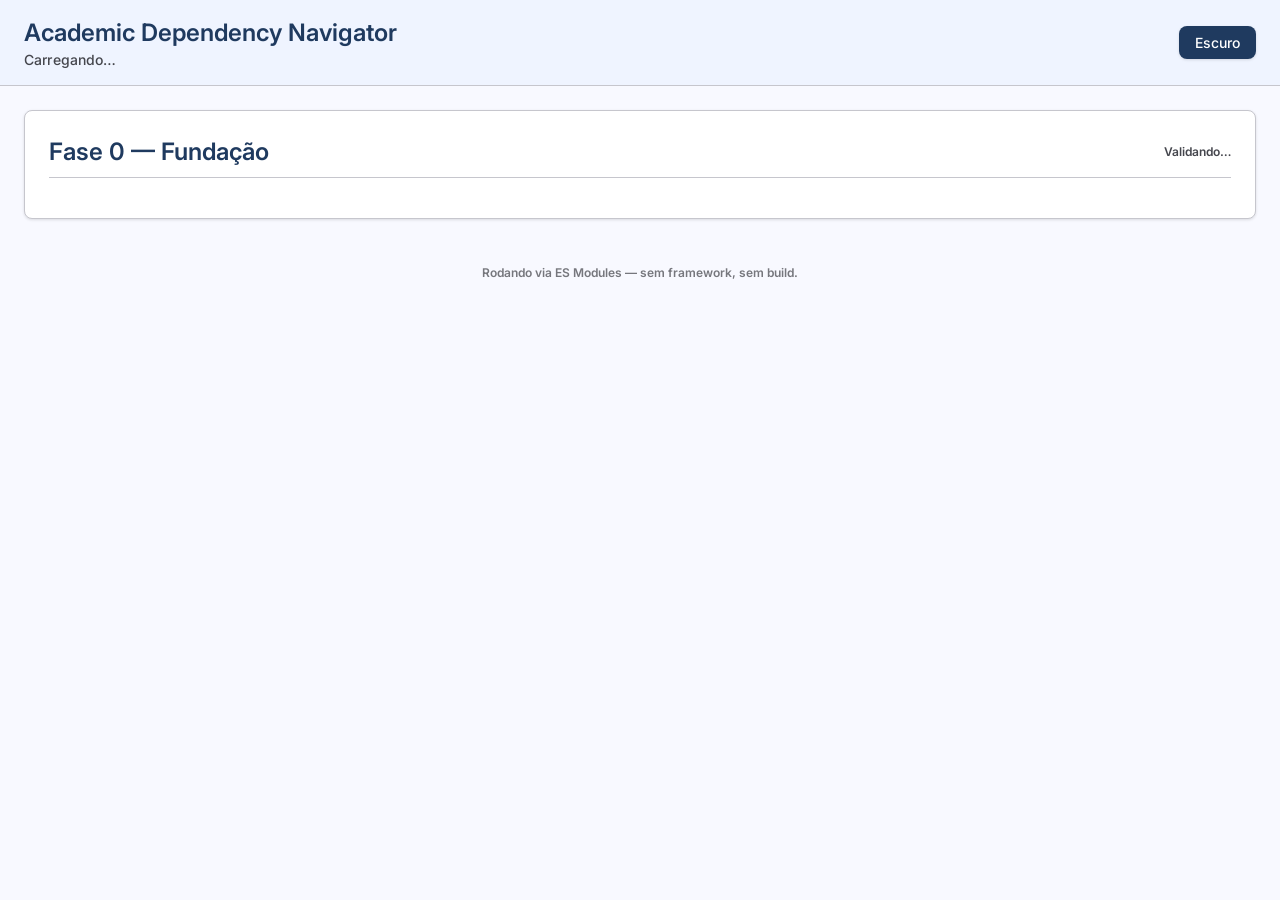
==== index.html @ f4a619b3 "Create index.html feat: create main HTML structure with theme support  - Add base HTML with data-the" ====
<!DOCTYPE html>
<html lang="pt-br" data-theme="light">
<head>
  <meta charset="utf-8" />
  <meta name="viewport" content="width=device-width, initial-scale=1.0" />
  <title>Academic Dependency Navigator</title>
  <link rel="preconnect" href="https://fonts.googleapis.com" />
  <link rel="preconnect" href="https://fonts.gstatic.com" crossorigin />
  <link href="https://fonts.googleapis.com/css2?family=Inter:wght@400;500;600;700;800&display=swap" rel="stylesheet" />
  <link href="css/tokens.css" rel="stylesheet" />
  <link href="css/base.css" rel="stylesheet" />
  <link href="css/components.css" rel="stylesheet" />
</head>
<body>
  <header class="app-header">
    <div class="app-header-inner">
      <div>
        <h1 class="headline-md text-primary">Academic Dependency Navigator</h1>
        <p class="label-md text-on-surface-variant" id="course-meta">Carregando…</p>
      </div>
      <button id="theme-toggle" class="btn" type="button">Escuro</button>
    </div>
  </header>

  <main class="app-main">
    <section class="card">
      <div class="card-head">
        <h2 class="headline-md text-primary">Fase 0 — Fundação</h2>
        <span class="label-sm text-on-surface-variant" id="validation-status">Validando…</span>
      </div>
      <div class="label-md text-on-surface-variant" id="course-stats"></div>
      <div id="validation-details"></div>
    </section>
  </main>

  <footer class="app-footer">
    <span class="label-sm text-outline">Rodando via ES Modules — sem framework, sem build.</span>
  </footer>

  <script type="module" src="src/ui/index.js"></script>
</body>
</html>
---- css/tokens.css ----
:root {
  --font-family: 'Inter', system-ui, -apple-system, 'Segoe UI', sans-serif;

  --font-size-display-lg: 48px;
  --font-size-headline-lg: 32px;
  --font-size-headline-md: 24px;
  --font-size-body-lg: 18px;
  --font-size-body-md: 16px;
  --font-size-label-md: 14px;
  --font-size-label-sm: 12px;

  --line-height-display-lg: 1.2;
  --line-height-headline-lg: 1.3;
  --line-height-headline-md: 1.4;
  --line-height-body-md: 1.6;
  --line-height-label-md: 1.4;
  --line-height-label-sm: 1.2;

  --font-weight-display-lg: 700;
  --font-weight-headline-lg: 600;
  --font-weight-headline-md: 600;
  --font-weight-body-md: 400;
  --font-weight-label-md: 500;
  --font-weight-label-sm: 600;

  --letter-spacing-display-lg: -0.02em;
  --letter-spacing-headline-lg: -0.01em;

  --space-xs: 4px;
  --space-sm: 8px;
  --space-md: 16px;
  --space-lg: 24px;
  --space-xl: 40px;

  --radius-sm: 0.25rem;
  --radius-md: 0.5rem;
  --radius-lg: 0.75rem;
  --radius-full: 9999px;

  --container-max: 1280px;
  --gutter: 24px;

  --shadow-sm: 0 1px 3px rgba(0, 0, 0, 0.12);
  --shadow-md: 0 4px 10px rgba(0, 0, 0, 0.12);
  --shadow-lg: 0 8px 24px rgba(0, 0, 0, 0.18);

  --transition-fast: 150ms ease;
  --transition-base: 250ms ease;

  --status-approved: #10b981;
  --status-current: #f59e0b;
  --status-failed: #ef4444;

  --rel-selected: #10b981;
  --rel-prerequisite: #3b82f6;
  --rel-unlocks: #a855f7;
}

/* ============================================================
   Tema claro
   ============================================================ */
html[data-theme='light'] {
  --primary: #1f3a5f;
  --on-primary: #ffffff;
  --primary-container: #d6e3ff;
  --on-primary-container: #12315c;
  --primary-fixed-dim: #bec6e0;

  --secondary: #006c49;
  --on-secondary: #ffffff;
  --secondary-container: #6cf8bb;
  --on-secondary-container: #00714d;

  --tertiary: #000000;
  --on-tertiary: #ffffff;

  --error: #ba1a1a;
  --on-error: #ffffff;
  --error-container: #ffdad6;
  --on-error-container: #93000a;

  --background: #f8f9ff;
  --on-background: #0b1c30;
  --surface: #f8f9ff;
  --surface-bright: #f8f9ff;
  --surface-dim: #cbdbf5;
  --surface-container-lowest: #ffffff;
  --surface-container-low: #eff4ff;
  --surface-container: #e5eeff;
  --surface-container-high: #dce9ff;
  --surface-container-highest: #d3e4fe;
  --on-surface: #0b1c30;
  --on-surface-variant: #45464d;

  --outline: #76777d;
  --outline-variant: #c6c6cd;

  --glow-selected: rgba(16, 185, 129, 0.6);
  --glow-prerequisite: rgba(59, 130, 246, 0.5);
  --glow-unlocks: rgba(168, 85, 247, 0.5);

  color-scheme: light;
}

/* ============================================================
   Tema escuro
   ============================================================ */
html[data-theme='dark'] {
  --primary: #bec6e0;
  --on-primary: #2a3347;
  --primary-container: #3f465c;
  --on-primary-container: #dae2fd;
  --primary-fixed-dim: #bec6e0;

  --secondary: #4edea3;
  --on-secondary: #003821;
  --secondary-container: #006c49;
  --on-secondary-container: #6cf8bb;

  --tertiary: #000000;
  --on-tertiary: #ffffff;

  --error: #ffb4ab;
  --on-error: #690005;
  --error-container: #93000a;
  --on-error-container: #ffdad6;

  --background: #0b1c30;
  --on-background: #eaf1ff;
  --surface: #131c2b;
  --surface-bright: #394250;
  --surface-dim: #0e1623;
  --surface-container-lowest: #0e1623;
  --surface-container-low: #1b2534;
  --surface-container: #1f2a3a;
  --surface-container-high: #2a3445;
  --surface-container-highest: #35404f;
  --on-surface: #eaf1ff;
  --on-surface-variant: #c4c6d0;

  --outline: #8f93a2;
  --outline-variant: #45464d;

  --glow-selected: rgba(16, 185, 129, 0.5);
  --glow-prerequisite: rgba(59, 130, 246, 0.45);
  --glow-unlocks: rgba(168, 85, 247, 0.45);

  color-scheme: dark;
}
---- css/base.css ----
*,
*::before,
*::after {
  box-sizing: border-box;
  margin: 0;
  padding: 0;
}

html {
  height: 100%;
  -webkit-text-size-adjust: 100%;
}

body {
  font-family: var(--font-family);
  font-size: var(--font-size-body-md);
  line-height: var(--line-height-body-md);
  font-weight: var(--font-weight-body-md);
  background-color: var(--background);
  color: var(--on-background);
  min-height: 100vh;
  transition: background-color var(--transition-base), color var(--transition-base);
}

h1, h2, h3, h4 {
  font-weight: var(--font-weight-headline-md);
  color: var(--on-surface);
}

a {
  color: var(--primary);
  text-decoration: none;
}

button {
  font-family: inherit;
  font-size: inherit;
  cursor: pointer;
  border: none;
  background: none;
  color: inherit;
}

input, select, textarea {
  font-family: inherit;
  font-size: inherit;
  color: var(--on-surface);
}

ul, ol {
  list-style: none;
}

img, svg, canvas {
  display: block;
  max-width: 100%;
}

.display-lg {
  font-size: var(--font-size-display-lg);
  line-height: var(--line-height-display-lg);
  font-weight: var(--font-weight-display-lg);
  letter-spacing: var(--letter-spacing-display-lg);
}

.headline-lg {
  font-size: var(--font-size-headline-lg);
  line-height: var(--line-height-headline-lg);
  font-weight: var(--font-weight-headline-lg);
  letter-spacing: var(--letter-spacing-headline-lg);
}

.headline-md {
  font-size: var(--font-size-headline-md);
  line-height: var(--line-height-headline-md);
  font-weight: var(--font-weight-headline-md);
}

.body-md {
  font-size: var(--font-size-body-md);
  line-height: var(--line-height-body-md);
  font-weight: var(--font-weight-body-md);
}

.label-md {
  font-size: var(--font-size-label-md);
  line-height: var(--line-height-label-md);
  font-weight: var(--font-weight-label-md);
  letter-spacing: 0.01em;
}

.label-sm {
  font-size: var(--font-size-label-sm);
  line-height: var(--line-height-label-sm);
  font-weight: var(--font-weight-label-sm);
}

.text-primary { color: var(--primary); }
.text-on-surface-variant { color: var(--on-surface-variant); }
.text-outline { color: var(--outline); }
.text-error { color: var(--error); }
.text-secondary { color: var(--secondary); }

.custom-scrollbar::-webkit-scrollbar {
  width: 4px;
  height: 4px;
}
.custom-scrollbar::-webkit-scrollbar-track {
  background: transparent;
}
.custom-scrollbar::-webkit-scrollbar-thumb {
  background: var(--outline-variant);
  border-radius: var(--radius-full);
}
---- css/components.css ----
.app-header {
  background-color: var(--surface-container-low);
  border-bottom: 1px solid var(--outline-variant);
  position: sticky;
  top: 0;
  z-index: 50;
}

.app-header-inner {
  max-width: var(--container-max);
  margin: 0 auto;
  padding: var(--space-md) var(--gutter);
  display: flex;
  align-items: center;
  justify-content: space-between;
  gap: var(--space-md);
}

.app-main {
  max-width: var(--container-max);
  margin: 0 auto;
  padding: var(--space-lg) var(--gutter);
}

.app-footer {
  max-width: var(--container-max);
  margin: 0 auto;
  padding: var(--space-md) var(--gutter) var(--space-lg);
  text-align: center;
}

.btn {
  background-color: var(--primary);
  color: var(--on-primary);
  font-family: var(--font-family);
  font-size: var(--font-size-label-md);
  font-weight: var(--font-weight-label-md);
  padding: var(--space-sm) var(--space-md);
  border-radius: var(--radius-md);
  box-shadow: var(--shadow-sm);
  transition: opacity var(--transition-fast), transform var(--transition-fast);
}
.btn:hover { opacity: 0.9; }
.btn:active { transform: scale(0.97); }

.card {
  background-color: var(--surface-container-lowest);
  border: 1px solid var(--outline-variant);
  border-radius: var(--radius-md);
  box-shadow: var(--shadow-sm);
  padding: var(--space-lg);
}

.card-head {
  display: flex;
  align-items: center;
  justify-content: space-between;
  gap: var(--space-md);
  margin-bottom: var(--space-md);
  border-bottom: 1px solid var(--outline-variant);
  padding-bottom: var(--space-sm);
}

.card .label-md {
  margin-bottom: var(--space-sm);
}
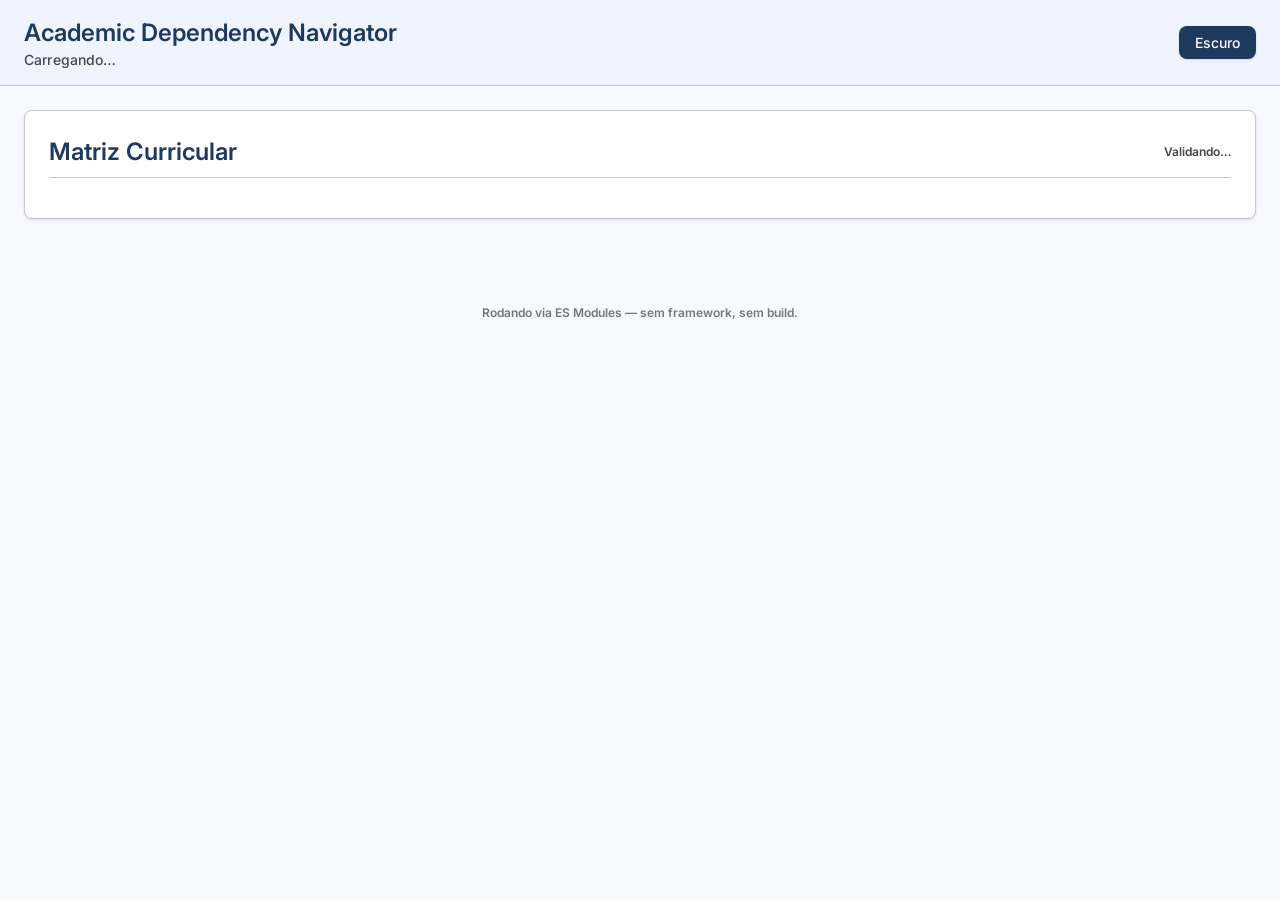
==== commit 9f612694: "feat: add semester board component with scrollable columns Add visual curriculum board displaying co" ====
--- a/index.html
+++ b/index.html
@@ -25,11 +25,15 @@
   <main class="app-main">
     <section class="card">
       <div class="card-head">
-        <h2 class="headline-md text-primary">Fase 0 — Fundação</h2>
+        <h2 class="headline-md text-primary">Matriz Curricular</h2>
         <span class="label-sm text-on-surface-variant" id="validation-status">Validando…</span>
       </div>
       <div class="label-md text-on-surface-variant" id="course-stats"></div>
       <div id="validation-details"></div>
+    </section>
+
+    <section class="board-wrap">
+      <div class="board" id="board"></div>
     </section>
   </main>
 
--- a/css/components.css
+++ b/css/components.css
@@ -64,3 +64,122 @@
 .card .label-md {
   margin-bottom: var(--space-sm);
 }
+
+/* --- Board (grade por semestre) --- */
+.board-wrap {
+  margin-top: var(--space-lg);
+}
+
+.board {
+  display: grid;
+  grid-auto-flow: column;
+  grid-auto-columns: minmax(260px, 1fr);
+  gap: var(--space-lg);
+  align-items: start;
+  overflow-x: auto;
+  padding-bottom: var(--space-md);
+}
+
+/* --- Coluna de semestre --- */
+.semester-col {
+  display: flex;
+  flex-direction: column;
+  gap: var(--space-md);
+  background-color: var(--surface-container-lowest);
+  border: 1px solid var(--outline-variant);
+  border-radius: var(--radius-md);
+  padding: var(--space-md);
+}
+
+.semester-head {
+  display: flex;
+  align-items: center;
+  justify-content: space-between;
+  gap: var(--space-sm);
+  border-bottom: 1px solid var(--outline-variant);
+  padding-bottom: var(--space-sm);
+}
+
+.semester-title {
+  font-size: var(--font-size-label-md);
+  font-weight: var(--font-weight-label-sm);
+  text-transform: uppercase;
+  letter-spacing: 0.1em;
+  color: var(--primary);
+}
+
+.semester-total {
+  font-size: var(--font-size-label-sm);
+  font-weight: var(--font-weight-label-sm);
+  color: var(--on-surface-variant);
+  background-color: var(--surface-container);
+  border-radius: var(--radius-full);
+  padding: 2px var(--space-sm);
+  white-space: nowrap;
+}
+
+.semester-list {
+  display: flex;
+  flex-direction: column;
+  gap: var(--space-sm);
+}
+
+/* --- Cartão de disciplina --- */
+.card-disc {
+  background-color: var(--surface-bright);
+  border: 1px solid var(--outline-variant);
+  border-left: 4px solid var(--outline);
+  border-radius: var(--radius-sm);
+  padding: var(--space-sm) var(--space-md);
+  transition: box-shadow var(--transition-fast), transform var(--transition-fast), border-color var(--transition-fast);
+}
+
+.card-disc:hover {
+  box-shadow: var(--shadow-md);
+}
+
+.card-disc-header {
+  display: flex;
+  align-items: center;
+  justify-content: space-between;
+  gap: var(--space-sm);
+  margin-bottom: var(--space-xs);
+}
+
+.card-disc-code {
+  font-size: var(--font-size-label-sm);
+  font-weight: var(--font-weight-label-sm);
+  color: var(--on-surface-variant);
+}
+
+.card-disc-badge {
+  font-size: var(--font-size-label-sm);
+  font-weight: var(--font-weight-label-sm);
+  color: var(--on-surface-variant);
+  background-color: var(--surface-container);
+  border-radius: var(--radius-full);
+  padding: 1px var(--space-sm);
+  text-transform: uppercase;
+  letter-spacing: 0.03em;
+}
+
+.card-disc-name {
+  font-size: var(--font-size-body-md);
+  font-weight: var(--font-weight-headline-md);
+  line-height: var(--line-height-headline-md);
+  color: var(--on-surface);
+  margin-bottom: var(--space-xs);
+}
+
+.card-disc-meta {
+  font-size: var(--font-size-label-sm);
+  color: var(--on-surface-variant);
+}
+
+/* --- Tipos de cartão (borda por tipo) --- */
+.card-disc[data-type='Obrigatória'] { border-left-color: var(--primary); }
+.card-disc[data-type='Optativa'] { border-left-color: var(--secondary); }
+.card-disc[data-type='Complementar'] { border-left-color: var(--outline); }
+
+/* Nota: colunas permanecem lado a lado mesmo em telas estreitas,
+   navegando por scroll horizontal, para acesso rápido ao fim do curso. */
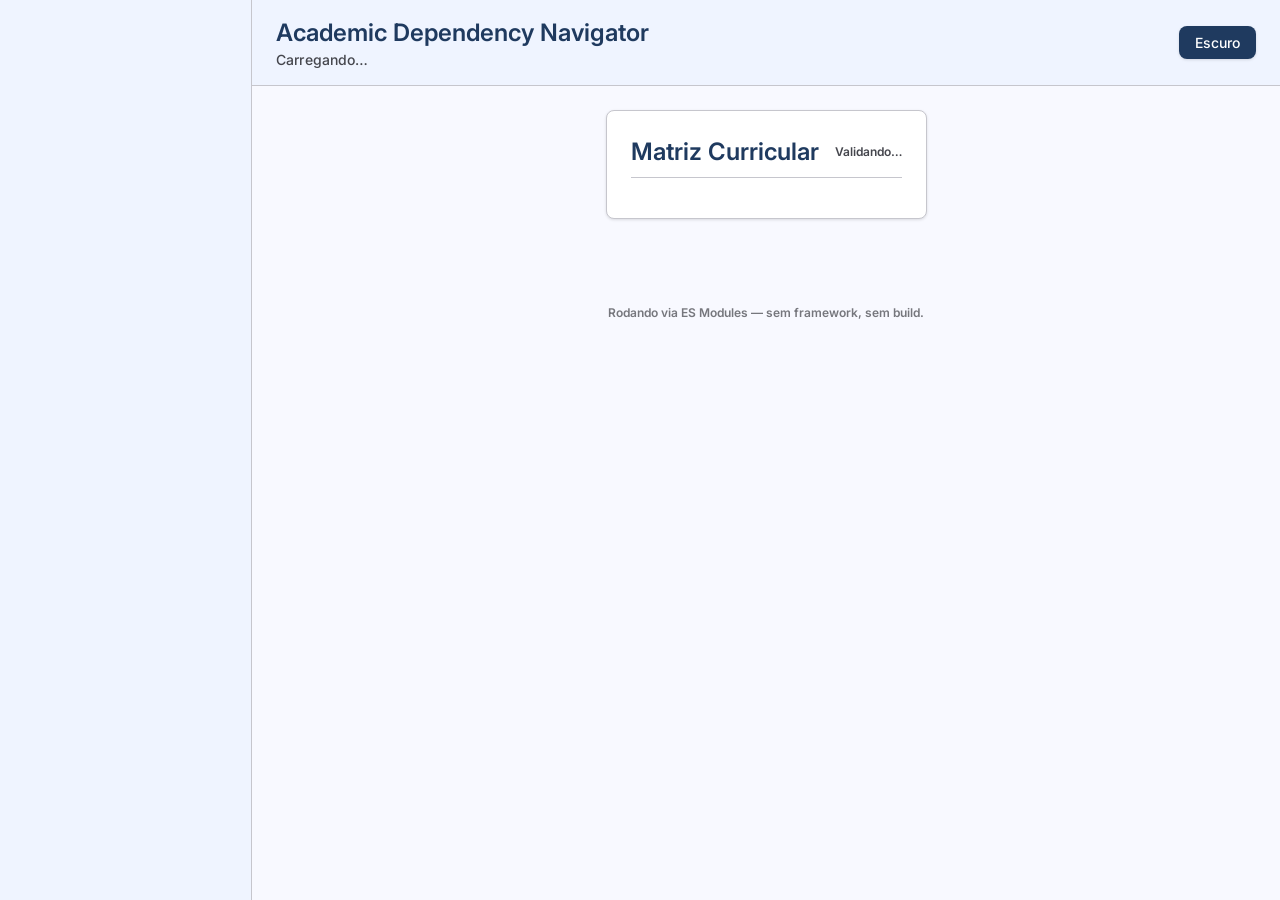
==== commit 411b1987: "feat: add persistent sidebar navigation with app-shell layout - Implement .app-shell flex layout wit" ====
--- a/index.html
+++ b/index.html
@@ -1,5 +1,5 @@
 <!DOCTYPE html>
-<html lang="pt-br" data-theme="light">
+<html lang="pt-br" data-theme="light" data-page="index">
 <head>
   <meta charset="utf-8" />
   <meta name="viewport" content="width=device-width, initial-scale=1.0" />
@@ -12,34 +12,40 @@
   <link href="css/components.css" rel="stylesheet" />
 </head>
 <body>
-  <header class="app-header">
-    <div class="app-header-inner">
-      <div>
-        <h1 class="headline-md text-primary">Academic Dependency Navigator</h1>
-        <p class="label-md text-on-surface-variant" id="course-meta">Carregando…</p>
-      </div>
-      <button id="theme-toggle" class="btn" type="button">Escuro</button>
+  <div class="app-shell">
+    <div id="app-nav" class="app-nav-slot"></div>
+    <div class="app-shell-main">
+      <header class="app-header">
+        <div class="app-header-inner">
+          <div>
+            <h1 class="headline-md text-primary">Academic Dependency Navigator</h1>
+            <p class="label-md text-on-surface-variant" id="course-meta">Carregando…</p>
+          </div>
+          <button id="theme-toggle" class="btn" type="button">Escuro</button>
+        </div>
+      </header>
+
+      <main class="app-main">
+        <section class="card">
+          <div class="card-head">
+            <h2 class="headline-md text-primary">Matriz Curricular</h2>
+            <span class="label-sm text-on-surface-variant" id="validation-status">Validando…</span>
+          </div>
+          <div class="label-md text-on-surface-variant" id="course-stats"></div>
+          <div id="validation-details"></div>
+        </section>
+
+        <section class="board-wrap">
+          <div id="legend" class="legend-wrap" aria-label="Legenda"></div>
+          <div class="board" id="board"></div>
+        </section>
+      </main>
+
+      <footer class="app-footer">
+        <span class="label-sm text-outline">Rodando via ES Modules — sem framework, sem build.</span>
+      </footer>
     </div>
-  </header>
-
-  <main class="app-main">
-    <section class="card">
-      <div class="card-head">
-        <h2 class="headline-md text-primary">Matriz Curricular</h2>
-        <span class="label-sm text-on-surface-variant" id="validation-status">Validando…</span>
-      </div>
-      <div class="label-md text-on-surface-variant" id="course-stats"></div>
-      <div id="validation-details"></div>
-    </section>
-
-    <section class="board-wrap">
-      <div class="board" id="board"></div>
-    </section>
-  </main>
-
-  <footer class="app-footer">
-    <span class="label-sm text-outline">Rodando via ES Modules — sem framework, sem build.</span>
-  </footer>
+  </div>
 
   <script type="module" src="src/ui/index.js"></script>
 </body>
--- a/css/components.css
+++ b/css/components.css
@@ -1,9 +1,96 @@
 .app-header {
   background-color: var(--surface-container-low);
   border-bottom: 1px solid var(--outline-variant);
+}
+
+.app-shell {
+  display: flex;
+  min-height: 100vh;
+}
+
+.app-nav-slot {
+  flex: 0 0 auto;
+  width: 252px;
+  border-right: 1px solid var(--outline-variant);
+  background-color: var(--surface-container-low);
+}
+
+.app-nav {
   position: sticky;
   top: 0;
-  z-index: 50;
+  height: 100vh;
+  display: flex;
+  flex-direction: column;
+  gap: var(--space-lg);
+  padding: var(--space-lg) var(--space-md);
+  overflow-y: auto;
+}
+
+.nav-brand {
+  display: flex;
+  align-items: center;
+  gap: var(--space-md);
+  padding: var(--space-xs) var(--space-sm);
+}
+
+.nav-brand-icon {
+  width: 40px;
+  height: 40px;
+  flex-shrink: 0;
+  display: flex;
+  align-items: center;
+  justify-content: center;
+  border-radius: var(--radius-md);
+  background-color: var(--primary);
+  color: var(--on-primary);
+  font-size: var(--font-size-label-sm);
+  font-weight: var(--font-weight-headline-md);
+  letter-spacing: 0.05em;
+}
+
+.nav-brand-title {
+  font-size: var(--font-size-label-md);
+  font-weight: var(--font-weight-headline-md);
+  line-height: var(--line-height-label-md);
+  color: var(--primary);
+}
+
+.nav-brand-sub {
+  font-size: var(--font-size-label-sm);
+  line-height: var(--line-height-label-sm);
+  color: var(--on-surface-variant);
+}
+
+.nav-list {
+  display: flex;
+  flex-direction: column;
+  gap: var(--space-xs);
+}
+
+.nav-item {
+  display: block;
+  padding: var(--space-sm) var(--space-md);
+  border-radius: var(--radius-md);
+  font-size: var(--font-size-label-md);
+  font-weight: var(--font-weight-label-md);
+  color: var(--on-surface-variant);
+  transition: background-color var(--transition-fast), color var(--transition-fast);
+}
+.nav-item:hover {
+  background-color: var(--surface-container-high);
+  color: var(--on-surface);
+}
+.nav-item[data-active='true'] {
+  background-color: var(--primary);
+  color: var(--on-primary);
+  font-weight: var(--font-weight-headline-md);
+}
+
+.app-shell-main {
+  flex: 1;
+  min-width: 0;
+  display: flex;
+  flex-direction: column;
 }
 
 .app-header-inner {
@@ -43,6 +130,34 @@
 .btn:hover { opacity: 0.9; }
 .btn:active { transform: scale(0.97); }
 
+.btn-primary {
+  background-color: var(--primary);
+  color: var(--on-primary);
+  font-family: var(--font-family);
+  font-size: var(--font-size-label-md);
+  font-weight: var(--font-weight-label-md);
+  padding: var(--space-sm) var(--space-lg);
+  border-radius: var(--radius-md);
+  box-shadow: var(--shadow-sm);
+  transition: opacity var(--transition-fast), transform var(--transition-fast);
+}
+.btn-primary:hover { opacity: 0.9; }
+.btn-primary:active { transform: scale(0.97); }
+
+.btn-outline {
+  background-color: transparent;
+  color: var(--primary);
+  font-family: var(--font-family);
+  font-size: var(--font-size-label-md);
+  font-weight: var(--font-weight-label-md);
+  padding: var(--space-sm) var(--space-lg);
+  border: 1px solid var(--outline-variant);
+  border-radius: var(--radius-md);
+  transition: background-color var(--transition-fast), transform var(--transition-fast);
+}
+.btn-outline:hover { background-color: var(--surface-container-high); }
+.btn-outline:active { transform: scale(0.97); }
+
 .card {
   background-color: var(--surface-container-lowest);
   border: 1px solid var(--outline-variant);
@@ -65,7 +180,6 @@
   margin-bottom: var(--space-sm);
 }
 
-/* --- Board (grade por semestre) --- */
 .board-wrap {
   margin-top: var(--space-lg);
 }
@@ -80,7 +194,6 @@
   padding-bottom: var(--space-md);
 }
 
-/* --- Coluna de semestre --- */
 .semester-col {
   display: flex;
   flex-direction: column;
@@ -121,16 +234,18 @@
 .semester-list {
   display: flex;
   flex-direction: column;
-  gap: var(--space-sm);
-}
-
-/* --- Cartão de disciplina --- */
+  gap: var(--space-md);
+}
+
 .card-disc {
+  position: relative;
   background-color: var(--surface-bright);
   border: 1px solid var(--outline-variant);
   border-left: 4px solid var(--outline);
   border-radius: var(--radius-sm);
-  padding: var(--space-sm) var(--space-md);
+  padding: var(--space-md) var(--space-lg) var(--space-md) var(--space-md);
+  min-width: 0;
+  overflow: hidden;
   transition: box-shadow var(--transition-fast), transform var(--transition-fast), border-color var(--transition-fast);
 }
 
@@ -138,29 +253,290 @@
   box-shadow: var(--shadow-md);
 }
 
+.card-disc[data-rel='selected'] {
+  border-color: var(--rel-selected);
+  border-left-color: var(--rel-selected);
+  box-shadow: 0 0 0 1px var(--rel-selected), 0 0 12px var(--glow-selected);
+}
+
+.card-disc[data-rel='prerequisite'] {
+  border-left-color: var(--rel-prerequisite);
+  box-shadow: 0 0 0 1px var(--rel-prerequisite), 0 0 8px var(--glow-prerequisite);
+}
+
+.card-disc[data-rel='unlocks'] {
+  border-left-color: var(--rel-unlocks);
+  box-shadow: 0 0 0 1px var(--rel-unlocks), 0 0 8px var(--glow-unlocks);
+}
+
+.card-disc[data-rel='unrelated'] {
+  opacity: 0.45;
+  filter: saturate(0.4);
+}
+
+.legend-wrap {
+  margin-bottom: var(--space-md);
+}
+
+.legend {
+  display: flex;
+  flex-wrap: wrap;
+  align-items: center;
+  gap: var(--space-sm) var(--space-md);
+  background-color: var(--surface-container-lowest);
+  border: 1px solid var(--outline-variant);
+  border-radius: var(--radius-md);
+  padding: var(--space-sm) var(--space-md);
+}
+
+.legend-title {
+  font-size: var(--font-size-label-md);
+  font-weight: var(--font-weight-label-sm);
+  text-transform: uppercase;
+  letter-spacing: 0.08em;
+  color: var(--on-surface-variant);
+}
+
+.legend-items {
+  display: flex;
+  flex-wrap: wrap;
+  gap: var(--space-sm) var(--space-md);
+}
+
+.legend-item {
+  display: inline-flex;
+  align-items: center;
+  gap: var(--space-xs);
+}
+
+.legend-swatch {
+  width: 12px;
+  height: 12px;
+  border-radius: var(--radius-full);
+  border: 1px solid var(--outline-variant);
+}
+
+.legend-swatch--selected {
+  background-color: var(--rel-selected);
+  box-shadow: 0 0 6px var(--glow-selected);
+}
+
+.legend-swatch--prerequisite {
+  background-color: var(--rel-prerequisite);
+  box-shadow: 0 0 6px var(--glow-prerequisite);
+}
+
+.legend-swatch--unlocks {
+  background-color: var(--rel-unlocks);
+  box-shadow: 0 0 6px var(--glow-unlocks);
+}
+
+.legend-swatch--unrelated {
+  background-color: var(--outline-variant);
+}
+
+.legend-label {
+  font-size: var(--font-size-label-sm);
+  color: var(--on-surface-variant);
+}
+
 .card-disc-header {
   display: flex;
   align-items: center;
   justify-content: space-between;
-  gap: var(--space-sm);
-  margin-bottom: var(--space-xs);
+  flex-wrap: wrap;
+  gap: var(--space-xs) var(--space-sm);
+  margin-bottom: var(--space-sm);
+}
+
+.card-disc-left {
+  display: flex;
+  align-items: center;
+  flex-shrink: 0;
+  min-width: 0;
+  gap: var(--space-xs);
 }
 
 .card-disc-code {
-  font-size: var(--font-size-label-sm);
-  font-weight: var(--font-weight-label-sm);
-  color: var(--on-surface-variant);
-}
-
-.card-disc-badge {
-  font-size: var(--font-size-label-sm);
-  font-weight: var(--font-weight-label-sm);
-  color: var(--on-surface-variant);
+  min-width: 0;
+  overflow: hidden;
+  text-overflow: ellipsis;
+  white-space: nowrap;
+  font-size: var(--font-size-label-sm);
+  font-weight: var(--font-weight-label-sm);
+  color: var(--on-surface-variant);
+}
+
+.card-disc-type {
+  font-size: var(--font-size-label-sm);
+  font-weight: var(--font-weight-label-sm);
+  color: var(--on-primary-container);
+  background-color: var(--on-primary);
+  border-radius: var(--radius-full);
+  padding: 2px var(--space-sm);
+  letter-spacing: 0.03em;
+}
+
+.card-disc-tags {
+  display: flex;
+  align-items: center;
+  flex-wrap: wrap;
+  gap: var(--space-xs) var(--space-sm);
+}
+
+.card-move {
+  position: absolute;
+  top: 50%;
+  left: calc(100% - 14px);
+  z-index: 2;
+  white-space: nowrap;
+  font-size: var(--font-size-label-sm);
+  font-weight: var(--font-weight-label-sm);
+  text-transform: uppercase;
+  letter-spacing: 0.12em;
+  color: #ffffff;
+  padding: 2px var(--space-sm);
+  border: none;
+  background: transparent;
+  cursor: pointer;
+  transform: translate(-50%, -50%) rotate(-90deg);
+  transform-origin: center;
+  pointer-events: auto;
+  transition: opacity var(--transition-fast);
+}
+
+.card-move:hover {
+  opacity: 0.7;
+}
+
+.card-attempt {
+  position: absolute;
+  top: 6px;
+  right: 6px;
+  z-index: 3;
+  white-space: nowrap;
+  font-size: var(--font-size-label-sm);
+  font-weight: var(--font-weight-label-sm);
+  text-transform: uppercase;
+  letter-spacing: 0.12em;
+  color: var(--status-failed);
+  padding: 2px var(--space-sm);
+  border: 1px solid var(--outline-variant);
+  border-radius: var(--radius-full);
   background-color: var(--surface-container);
-  border-radius: var(--radius-full);
-  padding: 1px var(--space-sm);
-  text-transform: uppercase;
+  cursor: pointer;
+  transition: opacity var(--transition-fast), border-color var(--transition-fast);
+}
+.card-attempt:hover {
+  opacity: 0.75;
+  border-color: var(--status-failed);
+}
+
+.card-attempt-badge {
+  display: inline-flex;
+  align-items: center;
+  gap: var(--space-xs);
+  font-size: var(--font-size-label-sm);
+  font-weight: var(--font-weight-label-sm);
   letter-spacing: 0.03em;
+  color: var(--on-primary-container);
+  background-color: color-mix(in srgb, var(--status-failed) 22%, var(--surface-bright));
+  border: 1px solid var(--status-failed);
+  border-radius: var(--radius-full);
+  padding: 2px var(--space-sm);
+}
+
+.card-attempt-remove {
+  display: inline-flex;
+  align-items: center;
+  justify-content: center;
+  width: 20px;
+  height: 20px;
+  border: 1px solid var(--outline-variant);
+  border-radius: var(--radius-full);
+  background-color: var(--surface-container);
+  color: var(--on-surface-variant);
+  font-size: var(--font-size-label-sm);
+  line-height: 1;
+  cursor: pointer;
+  transition: border-color var(--transition-fast), color var(--transition-fast);
+}
+.card-attempt-remove:hover {
+  border-color: var(--status-failed);
+  color: var(--status-failed);
+}
+
+.card-disc::before {
+  content: '';
+  position: absolute;
+  top: 0;
+  right: -1px;
+  bottom: 0;
+  width: 28px;
+  z-index: 1;
+  background-color: var(--surface-container);
+  border-left: 1px solid var(--outline-variant);
+  border-radius: 0 var(--radius-sm) var(--radius-sm) 0;
+  pointer-events: none;
+  user-select: none;
+}
+
+.card-disc-status {
+  display: inline-flex;
+  align-items: center;
+  flex-shrink: 0;
+  gap: var(--space-xs);
+  padding: 2px var(--space-sm);
+  border: 1px solid var(--surface-container-high);
+  border-radius: var(--radius-full);
+  background-color: var(--surface-container);
+  cursor: pointer;
+  transition: border-color var(--transition-fast), box-shadow var(--transition-fast);
+}
+.card-disc-status:hover {
+  border-color: var(--outline);
+}
+
+.card-disc-status-dot {
+  width: 8px;
+  height: 8px;
+  border-radius: var(--radius-full);
+  background-color: var(--on-surface-variant);
+}
+
+.card-disc-status-label {
+  font-size: var(--font-size-label-sm);
+  font-weight: var(--font-weight-label-sm);
+  color: var(--on-surface-variant);
+}
+
+.card-disc-status[data-status='completed'] {
+  border-color: var(--status-approved);
+}
+.card-disc-status[data-status='completed'] .card-disc-status-dot {
+  background-color: var(--status-approved);
+}
+.card-disc-status[data-status='current'] {
+  border-color: var(--status-current);
+}
+.card-disc-status[data-status='current'] .card-disc-status-dot {
+  background-color: var(--status-current);
+}
+.card-disc-status[data-status='failed'] {
+  border-color: var(--status-failed);
+}
+.card-disc-status[data-status='failed'] .card-disc-status-dot {
+  background-color: var(--status-failed);
+}
+
+.card-disc[data-status='completed'] {
+  background-color: color-mix(in srgb, var(--status-approved) 25%, var(--surface-bright));
+}
+.card-disc[data-status='current'] {
+  background-color: color-mix(in srgb, var(--status-current) 25%, var(--surface-bright));
+}
+.card-disc[data-status='failed'] {
+  background-color: color-mix(in srgb, var(--status-failed) 25%, var(--surface-bright));
 }
 
 .card-disc-name {
@@ -168,18 +544,159 @@
   font-weight: var(--font-weight-headline-md);
   line-height: var(--line-height-headline-md);
   color: var(--on-surface);
+  margin-bottom: var(--space-sm);
+  overflow-wrap: anywhere;
+}
+
+.card-disc-meta {
+  font-size: var(--font-size-label-sm);
+  color: var(--on-surface-variant);
+}
+
+.card-disc-available {
+  display: none;
+  font-size: var(--font-size-label-sm);
+  font-weight: var(--font-weight-label-sm);
+  color: var(--on-primary-container);
+  background-color: var(--on-primary);
+  border-radius: var(--radius-full);
+  padding: 2px var(--space-sm);
+}
+
+.card-disc-available:not([hidden]) {
+  display: inline-block;
+}
+
+.card-disc[data-type='Obrigatória'] { border-left-color: var(--primary); }
+.card-disc[data-type='Optativa'] { border-left-color: var(--outline); }
+.card-disc[data-type='Complementar'] { border-left-color: var(--outline); }
+
+.card-disc[data-available='true'] {
+  border-left-color: var(--status-approved);
+}
+
+.card-disc[data-status='completed'] {
+  border-left-color: var(--status-approved);
+}
+
+.modal-overlay {
+  position: fixed;
+  inset: 0;
+  z-index: 100;
+  background-color: color-mix(in srgb, var(--on-background) 45%, transparent);
+  backdrop-filter: blur(2px);
+  display: flex;
+  align-items: center;
+  justify-content: center;
+  padding: var(--space-md);
+}
+
+.modal-dialog {
+  background-color: var(--surface-container-lowest);
+  border: 1px solid var(--outline-variant);
+  border-radius: var(--radius-md);
+  box-shadow: var(--shadow-lg);
+  width: 100%;
+  max-width: 520px;
+  display: flex;
+  flex-direction: column;
+  overflow: hidden;
+}
+
+.modal-head {
+  display: flex;
+  align-items: flex-start;
+  justify-content: space-between;
+  gap: var(--space-sm);
+  padding: var(--space-md) var(--space-lg);
+  background-color: var(--surface-bright);
+  border-bottom: 1px solid var(--outline-variant);
+}
+
+.modal-eyebrow {
+  display: block;
+  font-size: var(--font-size-label-sm);
+  font-weight: var(--font-weight-label-sm);
+  letter-spacing: 0.08em;
+  text-transform: uppercase;
+  color: var(--on-surface-variant);
   margin-bottom: var(--space-xs);
 }
 
-.card-disc-meta {
-  font-size: var(--font-size-label-sm);
-  color: var(--on-surface-variant);
-}
-
-/* --- Tipos de cartão (borda por tipo) --- */
-.card-disc[data-type='Obrigatória'] { border-left-color: var(--primary); }
-.card-disc[data-type='Optativa'] { border-left-color: var(--secondary); }
-.card-disc[data-type='Complementar'] { border-left-color: var(--outline); }
-
-/* Nota: colunas permanecem lado a lado mesmo em telas estreitas,
-   navegando por scroll horizontal, para acesso rápido ao fim do curso. */
+.modal-title {
+  font-size: var(--font-size-headline-md);
+  font-weight: var(--font-weight-headline-md);
+  line-height: var(--line-height-headline-md);
+  color: var(--on-surface);
+}
+
+.modal-close {
+  flex: none;
+  width: 32px;
+  height: 32px;
+  display: flex;
+  align-items: center;
+  justify-content: center;
+  border-radius: var(--radius-sm);
+  color: var(--on-surface-variant);
+  transition: background-color var(--transition-fast);
+}
+.modal-close:hover { background-color: var(--surface-container); }
+
+.modal-body {
+  padding: var(--space-lg);
+  overflow-y: auto;
+  max-height: 70vh;
+}
+
+.modal-foot {
+  display: flex;
+  justify-content: flex-end;
+  gap: var(--space-sm);
+  padding: var(--space-md) var(--space-lg);
+  background-color: var(--surface-bright);
+  border-top: 1px solid var(--outline-variant);
+}
+
+.status-options {
+  display: grid;
+  grid-template-columns: repeat(2, 1fr);
+  gap: var(--space-sm);
+}
+
+.status-option {
+  position: relative;
+  display: flex;
+  align-items: center;
+  justify-content: center;
+  padding: var(--space-md);
+  border: 1px solid var(--outline-variant);
+  border-radius: var(--radius-md);
+  cursor: pointer;
+  transition: border-color var(--transition-fast), background-color var(--transition-fast);
+}
+.status-option:hover { background-color: var(--surface-container); }
+
+.status-option .status-radio {
+  position: absolute;
+  opacity: 0;
+  pointer-events: none;
+}
+
+.status-option:has(.status-radio:checked) {
+  border-color: var(--primary);
+  background-color: color-mix(in srgb, var(--primary) 8%, var(--surface-bright));
+}
+
+.status-option-label {
+  font-size: var(--font-size-label-md);
+  font-weight: var(--font-weight-label-md);
+  color: var(--on-surface);
+}
+
+.status-hint {
+  margin-top: var(--space-md);
+  font-size: var(--font-size-body-md);
+  color: var(--on-surface-variant);
+  font-style: italic;
+}
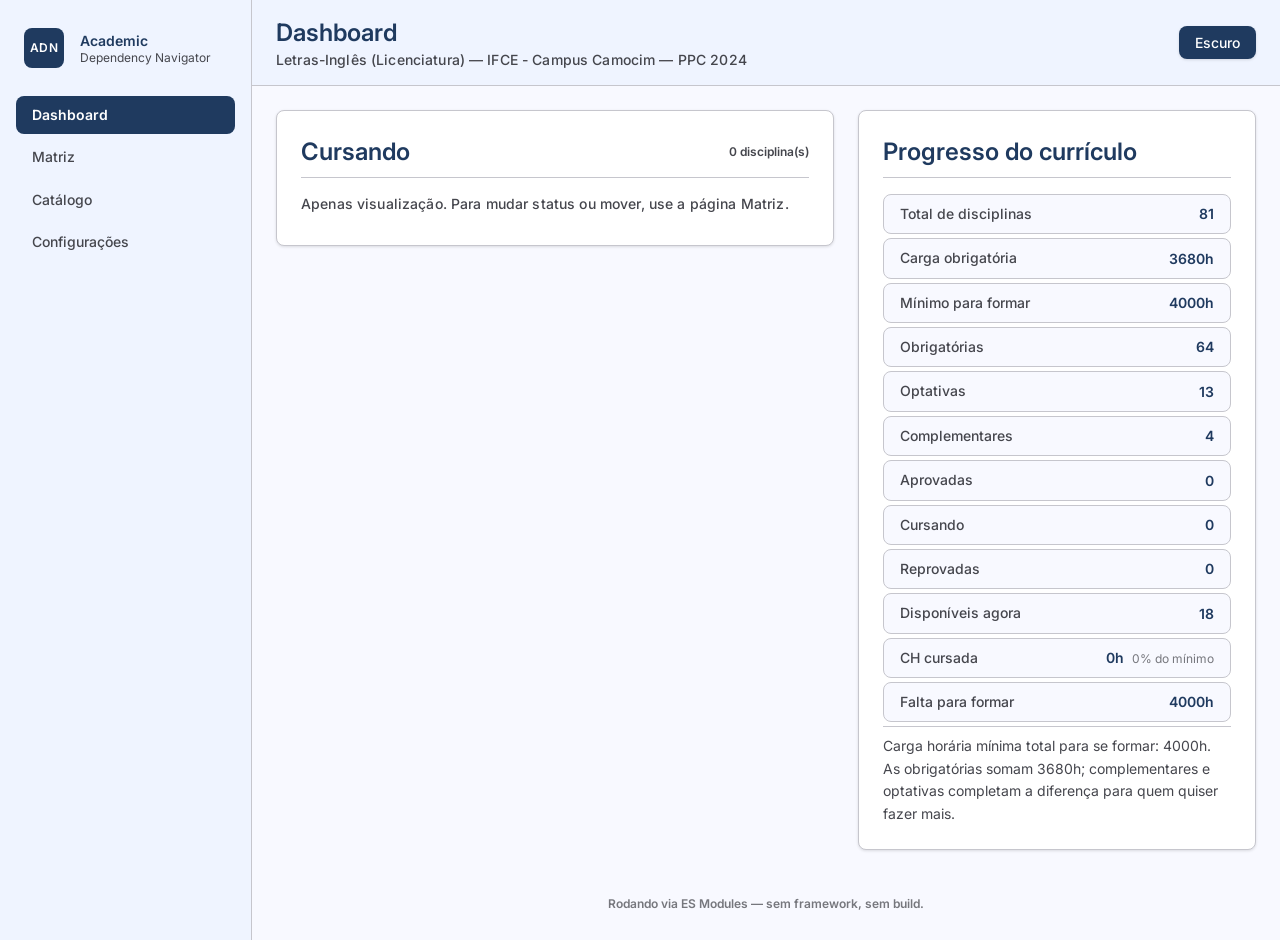
==== commit cb606a56: "feat: replace index with dashboard as application home - Transform index.html into a read-only dashb" ====
--- a/index.html
+++ b/index.html
@@ -3,7 +3,7 @@
 <head>
   <meta charset="utf-8" />
   <meta name="viewport" content="width=device-width, initial-scale=1.0" />
-  <title>Academic Dependency Navigator</title>
+  <title>Dashboard — Academic Dependency Navigator</title>
   <link rel="preconnect" href="https://fonts.googleapis.com" />
   <link rel="preconnect" href="https://fonts.gstatic.com" crossorigin />
   <link href="https://fonts.googleapis.com/css2?family=Inter:wght@400;500;600;700;800&display=swap" rel="stylesheet" />
@@ -18,26 +18,34 @@
       <header class="app-header">
         <div class="app-header-inner">
           <div>
-            <h1 class="headline-md text-primary">Academic Dependency Navigator</h1>
+            <h1 class="headline-md text-primary">Dashboard</h1>
             <p class="label-md text-on-surface-variant" id="course-meta">Carregando…</p>
           </div>
           <button id="theme-toggle" class="btn" type="button">Escuro</button>
         </div>
       </header>
 
-      <main class="app-main">
-        <section class="card">
-          <div class="card-head">
-            <h2 class="headline-md text-primary">Matriz Curricular</h2>
-            <span class="label-sm text-on-surface-variant" id="validation-status">Validando…</span>
+      <main class="app-main dashboard-layout">
+        <section class="dashboard-col dashboard-left">
+          <div class="card">
+            <div class="card-head">
+              <h2 class="headline-md text-primary">Cursando</h2>
+              <span class="label-sm text-on-surface-variant" id="cursando-count"></span>
+            </div>
+            <p class="label-md text-on-surface-variant dashboard-hint">
+              Apenas visualização. Para mudar status ou mover, use a página Matriz.
+            </p>
+            <div id="cursando-list" class="dashboard-list"></div>
           </div>
-          <div class="label-md text-on-surface-variant" id="course-stats"></div>
-          <div id="validation-details"></div>
         </section>
 
-        <section class="board-wrap">
-          <div id="legend" class="legend-wrap" aria-label="Legenda"></div>
-          <div class="board" id="board"></div>
+        <section class="dashboard-col dashboard-right">
+          <div class="card">
+            <div class="card-head">
+              <h2 class="headline-md text-primary">Progresso do currículo</h2>
+            </div>
+            <div id="history-stats" class="stat-list"></div>
+          </div>
         </section>
       </main>
 
@@ -47,6 +55,6 @@
     </div>
   </div>
 
-  <script type="module" src="src/ui/index.js"></script>
+  <script type="module" src="src/ui/dashboard.js"></script>
 </body>
-</html>
+</html>
--- a/css/components.css
+++ b/css/components.css
@@ -700,3 +700,244 @@
   color: var(--on-surface-variant);
   font-style: italic;
 }
+
+/* ============================================================
+   Páginas MPA: history / catalog / settings (Fase 6.5)
+   ============================================================ */
+.stat-grid {
+  display: grid;
+  grid-template-columns: repeat(auto-fill, minmax(160px, 1fr));
+  gap: var(--space-md);
+}
+
+.stat-card {
+  background-color: var(--surface-bright);
+  border: 1px solid var(--outline-variant);
+  border-radius: var(--radius-md);
+  padding: var(--space-md);
+}
+
+.stat-value {
+  font-size: var(--font-size-headline-md);
+  font-weight: var(--font-weight-headline-md);
+  color: var(--primary);
+  line-height: var(--line-height-headline-md);
+}
+
+.stat-label {
+  font-size: var(--font-size-label-md);
+  font-weight: var(--font-weight-label-md);
+  color: var(--on-surface-variant);
+}
+
+.stat-sub {
+  font-size: var(--font-size-label-sm);
+  color: var(--outline);
+}
+
+.stat-note {
+  grid-column: 1 / -1;
+  font-size: var(--font-size-label-md);
+  color: var(--on-surface-variant);
+  padding-top: var(--space-sm);
+  border-top: 1px solid var(--outline-variant);
+}
+
+.dashboard-hint {
+  margin-bottom: var(--space-md);
+}
+
+.dashboard-layout {
+  display: grid;
+  grid-template-columns: 1.4fr 1fr;
+  gap: var(--space-lg);
+  align-items: start;
+}
+@media (max-width: 900px) {
+  .dashboard-layout {
+    grid-template-columns: 1fr;
+  }
+}
+
+.dashboard-col {
+  min-width: 0;
+}
+
+.dashboard-list {
+  display: grid;
+  grid-template-columns: repeat(auto-fill, minmax(220px, 1fr));
+  gap: var(--space-md);
+}
+
+.dashboard-list .card-disc {
+  height: 100%;
+}
+
+/* Estatísticas compactas (altura ≈ linha do catálogo) */
+.stat-list {
+  display: flex;
+  flex-direction: column;
+  gap: var(--space-xs);
+}
+
+.stat-row {
+  display: flex;
+  align-items: center;
+  justify-content: space-between;
+  gap: var(--space-md);
+  padding: var(--space-sm) var(--space-md);
+  background-color: var(--surface-bright);
+  border: 1px solid var(--outline-variant);
+  border-radius: var(--radius-md);
+}
+
+.stat-right {
+  display: inline-flex;
+  align-items: baseline;
+  gap: var(--space-sm);
+}
+
+.stat-value {
+  font-size: var(--font-size-label-md);
+  font-weight: var(--font-weight-headline-md);
+  color: var(--primary);
+  line-height: var(--line-height-label-md);
+}
+
+.stat-label {
+  font-size: var(--font-size-label-md);
+  font-weight: var(--font-weight-label-md);
+  color: var(--on-surface-variant);
+}
+
+.stat-sub {
+  font-size: var(--font-size-label-sm);
+  color: var(--outline);
+}
+
+.stat-note {
+  font-size: var(--font-size-label-md);
+  color: var(--on-surface-variant);
+  padding-top: var(--space-sm);
+  border-top: 1px solid var(--outline-variant);
+}
+
+/* Tipo na borda direita (como o "Mover") — cards só-leitura.
+   Implementado como ::after (pseudo-elemento), então não é
+   selecionável nem copiado com o texto. */
+.card-disc[data-type-rail]::after {
+  content: attr(data-type-rail);
+  position: absolute;
+  top: 50%;
+  left: calc(100% - 14px);
+  z-index: 3;
+  white-space: nowrap;
+  font-size: var(--font-size-label-sm);
+  font-weight: var(--font-weight-label-sm);
+  text-transform: uppercase;
+  letter-spacing: 0.08em;
+  color: var(--on-surface-variant);
+  transform: translate(-50%, -50%) rotate(-90deg);
+  transform-origin: center;
+}
+
+.catalog-filter {
+  width: 100%;
+  margin-bottom: var(--space-md);
+  padding: var(--space-sm) var(--space-md);
+  border: 1px solid var(--outline-variant);
+  border-radius: var(--radius-md);
+  background-color: var(--surface-bright);
+}
+
+.catalog-list {
+  display: flex;
+  flex-direction: column;
+  gap: var(--space-xs);
+}
+
+.catalog-row {
+  display: flex;
+  align-items: center;
+  gap: var(--space-md);
+  padding: var(--space-sm) var(--space-md);
+  border: 1px solid var(--outline-variant);
+  border-radius: var(--radius-md);
+  background-color: var(--surface-bright);
+  transition: background-color var(--transition-fast), border-color var(--transition-fast);
+}
+.catalog-row:hover {
+  background-color: var(--surface-container);
+  border-color: var(--outline);
+}
+
+.catalog-code {
+  flex: none;
+  width: 72px;
+  font-size: var(--font-size-label-sm);
+  font-weight: var(--font-weight-label-sm);
+  color: var(--on-surface-variant);
+}
+
+.catalog-name {
+  flex: 1;
+  min-width: 0;
+  font-size: var(--font-size-label-md);
+  font-weight: var(--font-weight-label-md);
+  color: var(--on-surface);
+  overflow: hidden;
+  text-overflow: ellipsis;
+  white-space: nowrap;
+}
+
+.catalog-badges {
+  display: flex;
+  align-items: center;
+  gap: var(--space-sm);
+  flex: none;
+}
+
+.catalog-type {
+  font-size: var(--font-size-label-sm);
+  font-weight: var(--font-weight-label-sm);
+  color: var(--on-primary-container);
+  background-color: var(--on-primary);
+  border-radius: var(--radius-full);
+  padding: 2px var(--space-sm);
+}
+
+.catalog-status {
+  font-size: var(--font-size-label-sm);
+  font-weight: var(--font-weight-label-sm);
+  color: var(--on-surface-variant);
+  border: 1px solid var(--outline-variant);
+  border-radius: var(--radius-full);
+  padding: 2px var(--space-sm);
+}
+.catalog-status[data-status='completed'] { color: var(--status-approved); border-color: var(--status-approved); }
+.catalog-status[data-status='current'] { color: var(--status-current); border-color: var(--status-current); }
+.catalog-status[data-status='failed'] { color: var(--status-failed); border-color: var(--status-failed); }
+
+.catalog-meta {
+  flex: none;
+  font-size: var(--font-size-label-sm);
+  color: var(--on-surface-variant);
+  white-space: nowrap;
+}
+
+.settings-section {
+  margin-bottom: var(--space-md);
+}
+
+.settings-section code {
+  background-color: var(--surface-container);
+  border-radius: var(--radius-sm);
+  padding: 0 var(--space-xs);
+}
+
+.settings-actions {
+  display: flex;
+  align-items: center;
+  gap: var(--space-md);
+  margin-top: var(--space-md);
+}
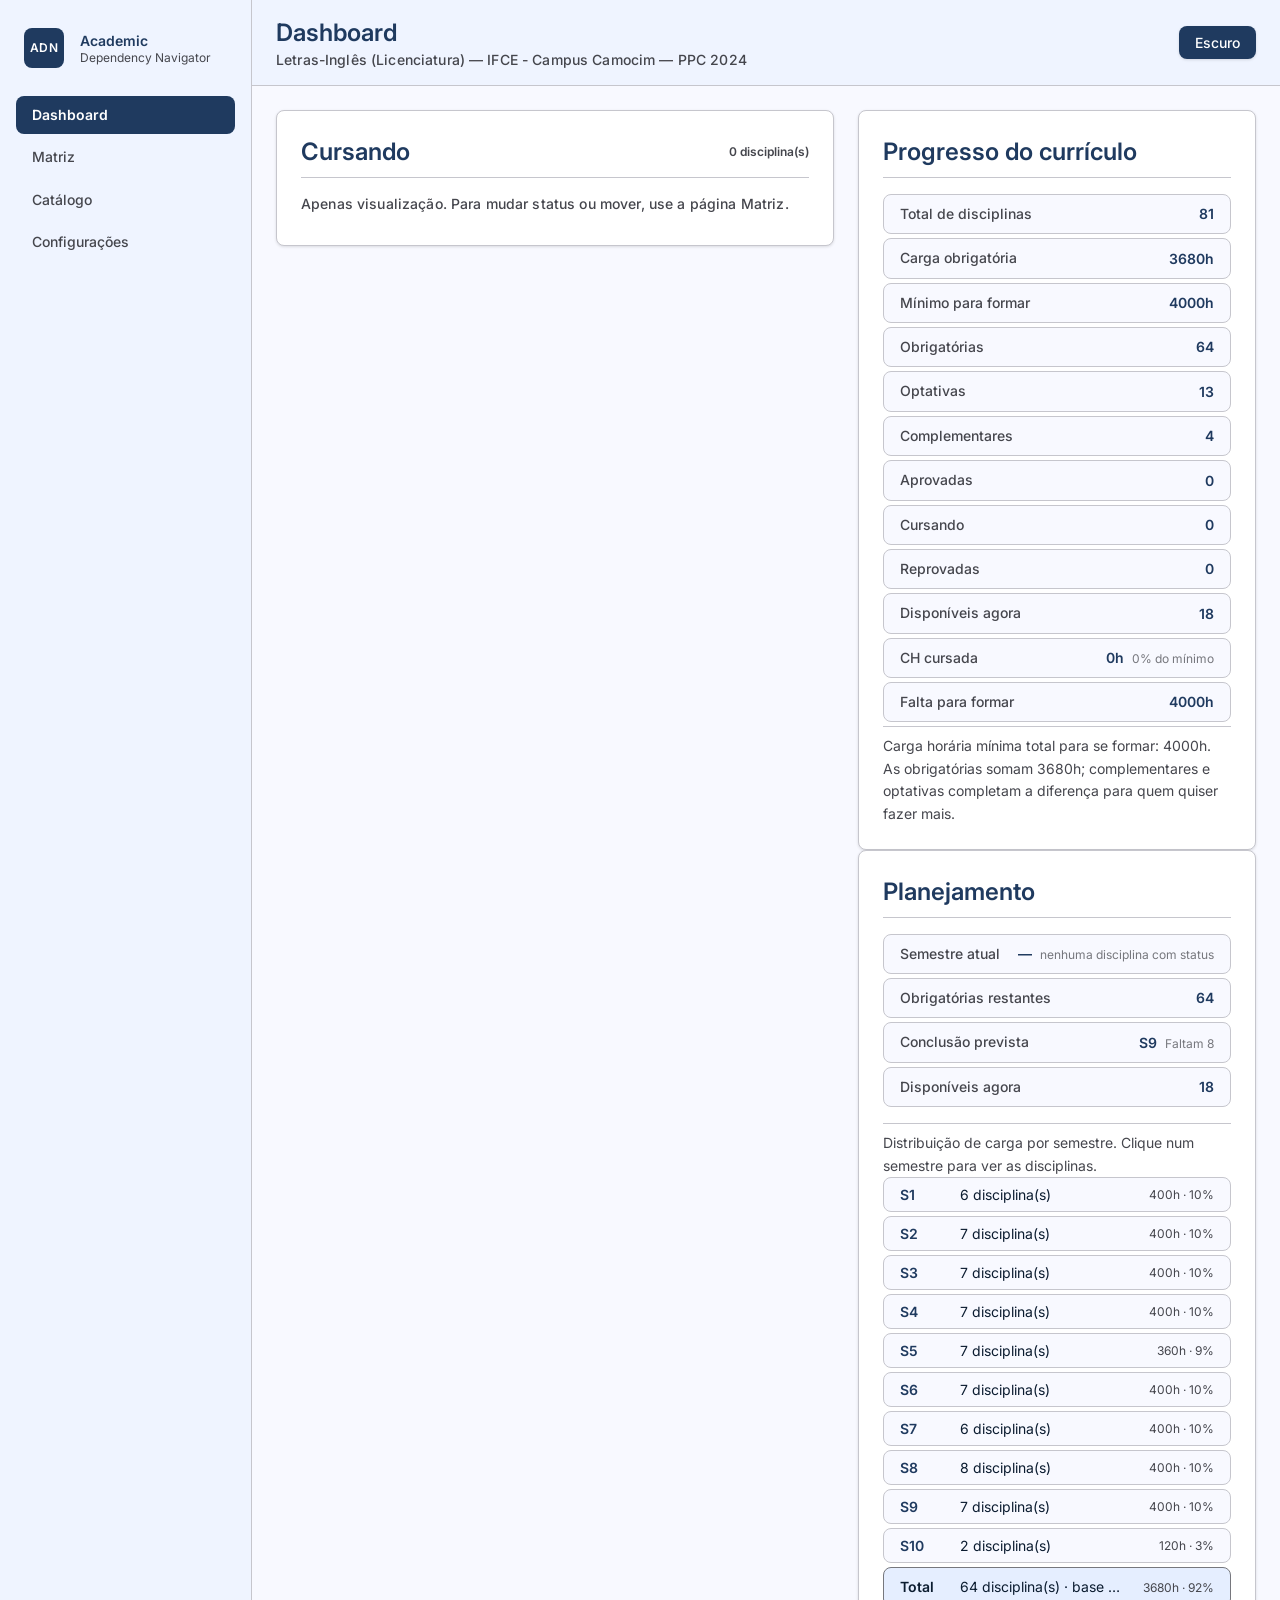
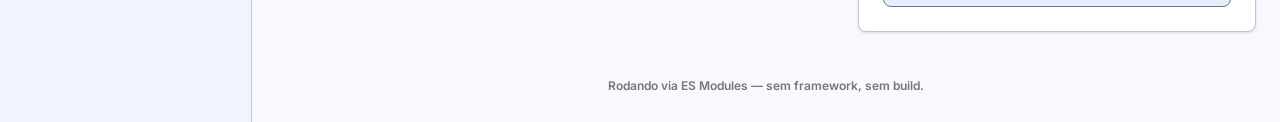
==== commit db6b26ed: "feat: add interactive planning with semester drill-down - Add planning section to dashboard with two" ====
--- a/index.html
+++ b/index.html
@@ -46,6 +46,14 @@
             </div>
             <div id="history-stats" class="stat-list"></div>
           </div>
+
+          <div class="card">
+            <div class="card-head">
+              <h2 class="headline-md text-primary">Planejamento</h2>
+            </div>
+            <div id="planner-stats" class="stat-list"></div>
+            <div id="planner-project" class="planner-project"></div>
+          </div>
         </section>
       </main>
 
--- a/css/components.css
+++ b/css/components.css
@@ -94,8 +94,8 @@
 }
 
 .app-header-inner {
-  max-width: var(--container-max);
-  margin: 0 auto;
+  width: min(100%, var(--container-max));
+  margin-inline: auto;
   padding: var(--space-md) var(--gutter);
   display: flex;
   align-items: center;
@@ -104,14 +104,14 @@
 }
 
 .app-main {
-  max-width: var(--container-max);
-  margin: 0 auto;
+  width: min(100%, var(--container-max));
+  margin-inline: auto;
   padding: var(--space-lg) var(--gutter);
 }
 
 .app-footer {
-  max-width: var(--container-max);
-  margin: 0 auto;
+  width: min(100%, var(--container-max));
+  margin-inline: auto;
   padding: var(--space-md) var(--gutter) var(--space-lg);
   text-align: center;
 }
@@ -157,6 +157,20 @@
 }
 .btn-outline:hover { background-color: var(--surface-container-high); }
 .btn-outline:active { transform: scale(0.97); }
+
+.btn-danger {
+  background-color: transparent;
+  color: var(--status-failed);
+  font-family: var(--font-family);
+  font-size: var(--font-size-label-md);
+  font-weight: var(--font-weight-label-md);
+  padding: var(--space-sm) var(--space-lg);
+  border: 1px solid var(--status-failed);
+  border-radius: var(--radius-md);
+  transition: background-color var(--transition-fast), transform var(--transition-fast);
+}
+.btn-danger:hover { background-color: color-mix(in srgb, var(--status-failed) 12%, transparent); }
+.btn-danger:active { transform: scale(0.97); }
 
 .card {
   background-color: var(--surface-container-lowest);
@@ -190,6 +204,9 @@
   grid-auto-columns: minmax(260px, 1fr);
   gap: var(--space-lg);
   align-items: start;
+  width: 100%;
+  min-width: 0;
+  max-width: 100%;
   overflow-x: auto;
   padding-bottom: var(--space-md);
 }
@@ -239,13 +256,15 @@
 
 .card-disc {
   position: relative;
+  display: flex;
+  flex-direction: column;
+  gap: var(--space-xs);
   background-color: var(--surface-bright);
   border: 1px solid var(--outline-variant);
   border-left: 4px solid var(--outline);
   border-radius: var(--radius-sm);
-  padding: var(--space-md) var(--space-lg) var(--space-md) var(--space-md);
+  padding: var(--space-md);
   min-width: 0;
-  overflow: hidden;
   transition: box-shadow var(--transition-fast), transform var(--transition-fast), border-color var(--transition-fast);
 }
 
@@ -274,8 +293,18 @@
   filter: saturate(0.4);
 }
 
+.board-toolbar {
+  display: flex;
+  align-items: flex-start;
+  justify-content: space-between;
+  flex-wrap: wrap;
+  gap: var(--space-sm) var(--space-md);
+  margin-bottom: var(--space-md);
+}
+
 .legend-wrap {
-  margin-bottom: var(--space-md);
+  margin-bottom: 0;
+  min-width: 0;
 }
 
 .legend {
@@ -365,71 +394,6 @@
   font-size: var(--font-size-label-sm);
   font-weight: var(--font-weight-label-sm);
   color: var(--on-surface-variant);
-}
-
-.card-disc-type {
-  font-size: var(--font-size-label-sm);
-  font-weight: var(--font-weight-label-sm);
-  color: var(--on-primary-container);
-  background-color: var(--on-primary);
-  border-radius: var(--radius-full);
-  padding: 2px var(--space-sm);
-  letter-spacing: 0.03em;
-}
-
-.card-disc-tags {
-  display: flex;
-  align-items: center;
-  flex-wrap: wrap;
-  gap: var(--space-xs) var(--space-sm);
-}
-
-.card-move {
-  position: absolute;
-  top: 50%;
-  left: calc(100% - 14px);
-  z-index: 2;
-  white-space: nowrap;
-  font-size: var(--font-size-label-sm);
-  font-weight: var(--font-weight-label-sm);
-  text-transform: uppercase;
-  letter-spacing: 0.12em;
-  color: #ffffff;
-  padding: 2px var(--space-sm);
-  border: none;
-  background: transparent;
-  cursor: pointer;
-  transform: translate(-50%, -50%) rotate(-90deg);
-  transform-origin: center;
-  pointer-events: auto;
-  transition: opacity var(--transition-fast);
-}
-
-.card-move:hover {
-  opacity: 0.7;
-}
-
-.card-attempt {
-  position: absolute;
-  top: 6px;
-  right: 6px;
-  z-index: 3;
-  white-space: nowrap;
-  font-size: var(--font-size-label-sm);
-  font-weight: var(--font-weight-label-sm);
-  text-transform: uppercase;
-  letter-spacing: 0.12em;
-  color: var(--status-failed);
-  padding: 2px var(--space-sm);
-  border: 1px solid var(--outline-variant);
-  border-radius: var(--radius-full);
-  background-color: var(--surface-container);
-  cursor: pointer;
-  transition: opacity var(--transition-fast), border-color var(--transition-fast);
-}
-.card-attempt:hover {
-  opacity: 0.75;
-  border-color: var(--status-failed);
 }
 
 .card-attempt-badge {
@@ -444,41 +408,6 @@
   border: 1px solid var(--status-failed);
   border-radius: var(--radius-full);
   padding: 2px var(--space-sm);
-}
-
-.card-attempt-remove {
-  display: inline-flex;
-  align-items: center;
-  justify-content: center;
-  width: 20px;
-  height: 20px;
-  border: 1px solid var(--outline-variant);
-  border-radius: var(--radius-full);
-  background-color: var(--surface-container);
-  color: var(--on-surface-variant);
-  font-size: var(--font-size-label-sm);
-  line-height: 1;
-  cursor: pointer;
-  transition: border-color var(--transition-fast), color var(--transition-fast);
-}
-.card-attempt-remove:hover {
-  border-color: var(--status-failed);
-  color: var(--status-failed);
-}
-
-.card-disc::before {
-  content: '';
-  position: absolute;
-  top: 0;
-  right: -1px;
-  bottom: 0;
-  width: 28px;
-  z-index: 1;
-  background-color: var(--surface-container);
-  border-left: 1px solid var(--outline-variant);
-  border-radius: 0 var(--radius-sm) var(--radius-sm) 0;
-  pointer-events: none;
-  user-select: none;
 }
 
 .card-disc-status {
@@ -553,18 +482,8 @@
   color: var(--on-surface-variant);
 }
 
-.card-disc-available {
-  display: none;
-  font-size: var(--font-size-label-sm);
-  font-weight: var(--font-weight-label-sm);
-  color: var(--on-primary-container);
-  background-color: var(--on-primary);
-  border-radius: var(--radius-full);
-  padding: 2px var(--space-sm);
-}
-
-.card-disc-available:not([hidden]) {
-  display: inline-block;
+.card-disc-meta.is-available {
+  color: var(--status-approved);
 }
 
 .card-disc[data-type='Obrigatória'] { border-left-color: var(--primary); }
@@ -577,6 +496,12 @@
 
 .card-disc[data-status='completed'] {
   border-left-color: var(--status-approved);
+}
+.card-disc[data-status='current'] {
+  border-left-color: var(--status-current);
+}
+.card-disc[data-status='failed'] {
+  border-left-color: var(--status-failed);
 }
 
 .modal-overlay {
@@ -820,6 +745,76 @@
   color: var(--on-surface-variant);
   padding-top: var(--space-sm);
   border-top: 1px solid var(--outline-variant);
+}
+
+/* Projeção de planejamento (Fase 7) */
+.planner-project {
+  margin-top: var(--space-md);
+}
+
+.planner-proj-list {
+  display: flex;
+  flex-direction: column;
+  gap: var(--space-xs);
+}
+
+.planner-proj-row {
+  display: grid;
+  grid-template-columns: 44px 1fr auto;
+  align-items: center;
+  gap: var(--space-md);
+  width: 100%;
+  padding: var(--space-sm) var(--space-md);
+  background-color: var(--surface-bright);
+  border: 1px solid var(--outline-variant);
+  border-radius: var(--radius-md);
+  cursor: pointer;
+  font-family: inherit;
+  text-align: left;
+  transition: background-color var(--transition-fast), border-color var(--transition-fast);
+}
+.planner-proj-row:hover {
+  background-color: var(--surface-container);
+  border-color: var(--outline);
+}
+.planner-proj-row:disabled {
+  opacity: 0.55;
+  cursor: default;
+  pointer-events: none;
+}
+
+.planner-proj-total {
+  background-color: var(--surface-container);
+  border-color: var(--outline);
+  cursor: default;
+}
+.planner-proj-total:hover {
+  background-color: var(--surface-container);
+  border-color: var(--outline);
+}
+.planner-proj-total .planner-proj-sem {
+  color: var(--on-surface);
+  font-weight: var(--font-weight-headline-md);
+}
+
+.planner-proj-sem {
+  font-size: var(--font-size-label-md);
+  font-weight: var(--font-weight-headline-md);
+  color: var(--primary);
+}
+
+.planner-proj-names {
+  font-size: var(--font-size-label-md);
+  color: var(--on-surface);
+  overflow: hidden;
+  text-overflow: ellipsis;
+  white-space: nowrap;
+}
+
+.planner-proj-load {
+  font-size: var(--font-size-label-sm);
+  color: var(--on-surface-variant);
+  white-space: nowrap;
 }
 
 /* Tipo na borda direita (como o "Mover") — cards só-leitura.
@@ -857,6 +852,9 @@
 }
 
 .catalog-row {
+  font-family: inherit;
+  text-align: left;
+  cursor: pointer;
   display: flex;
   align-items: center;
   gap: var(--space-md);
